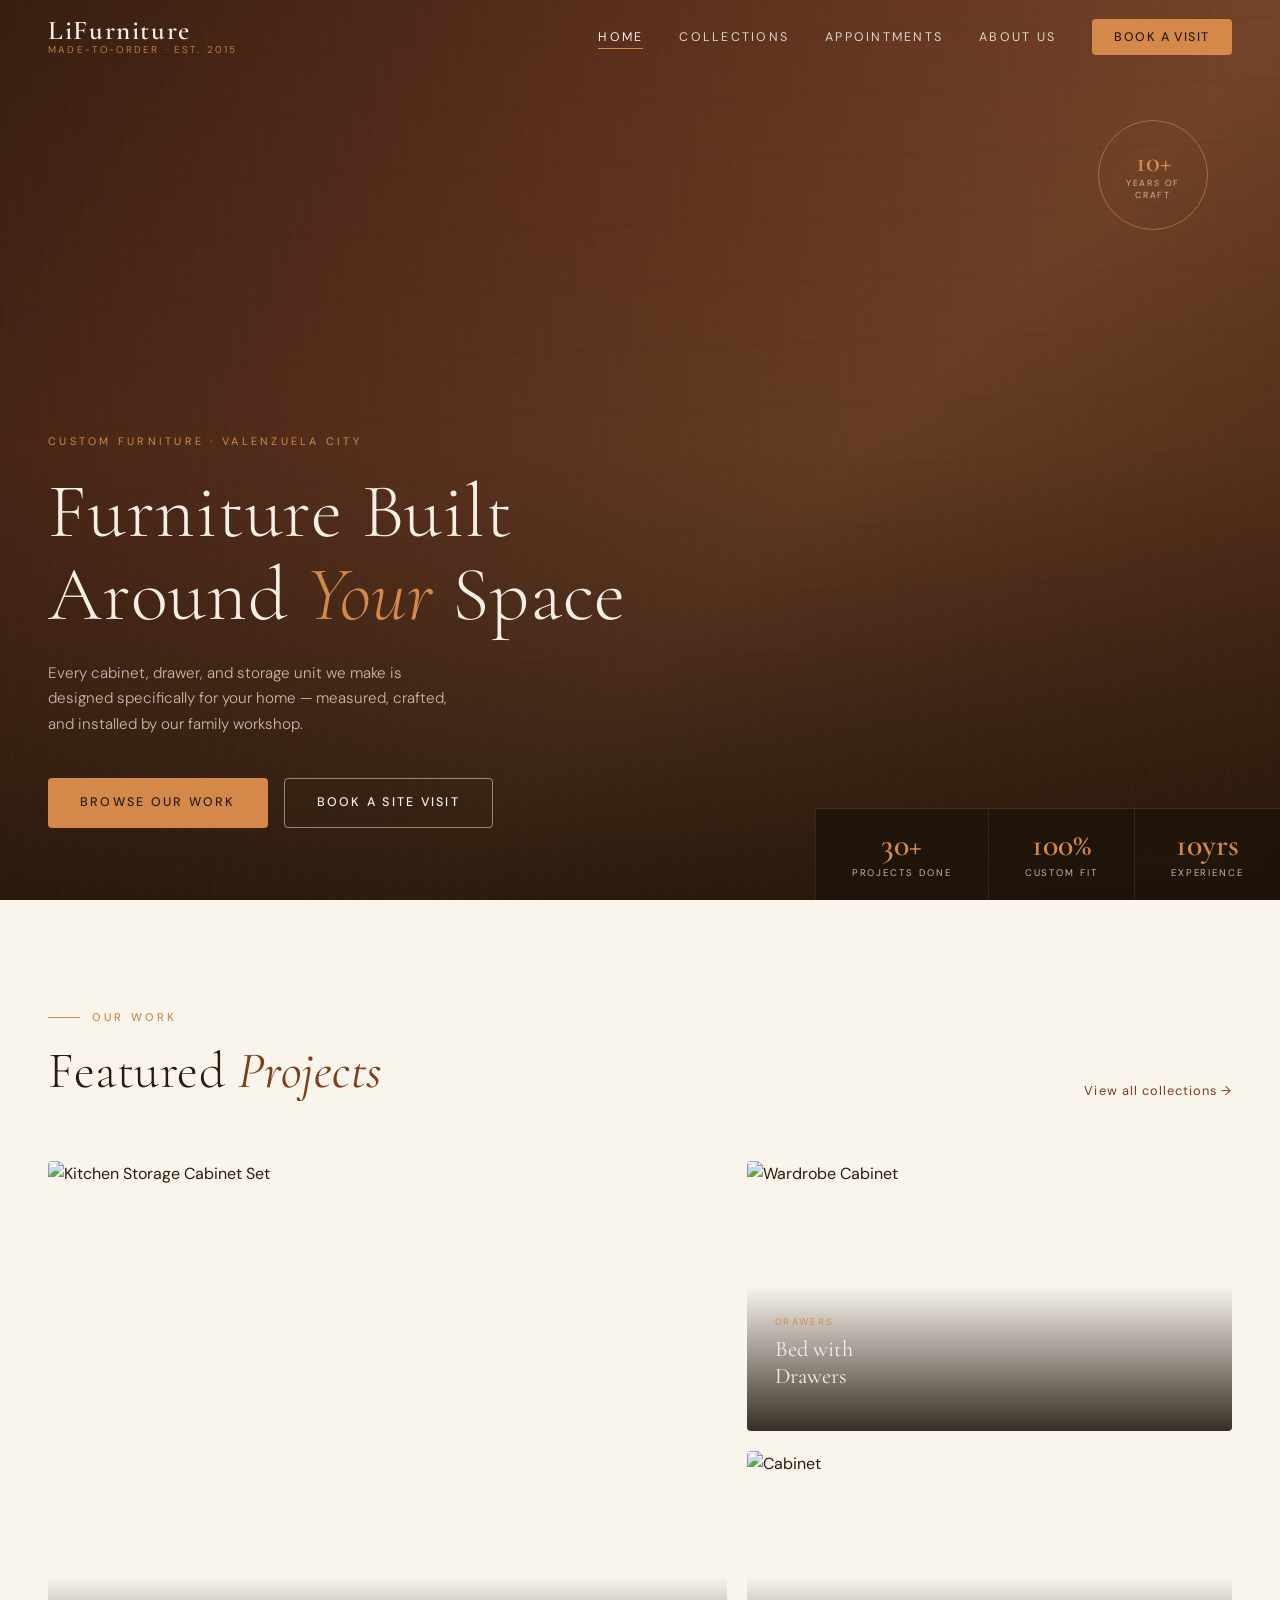
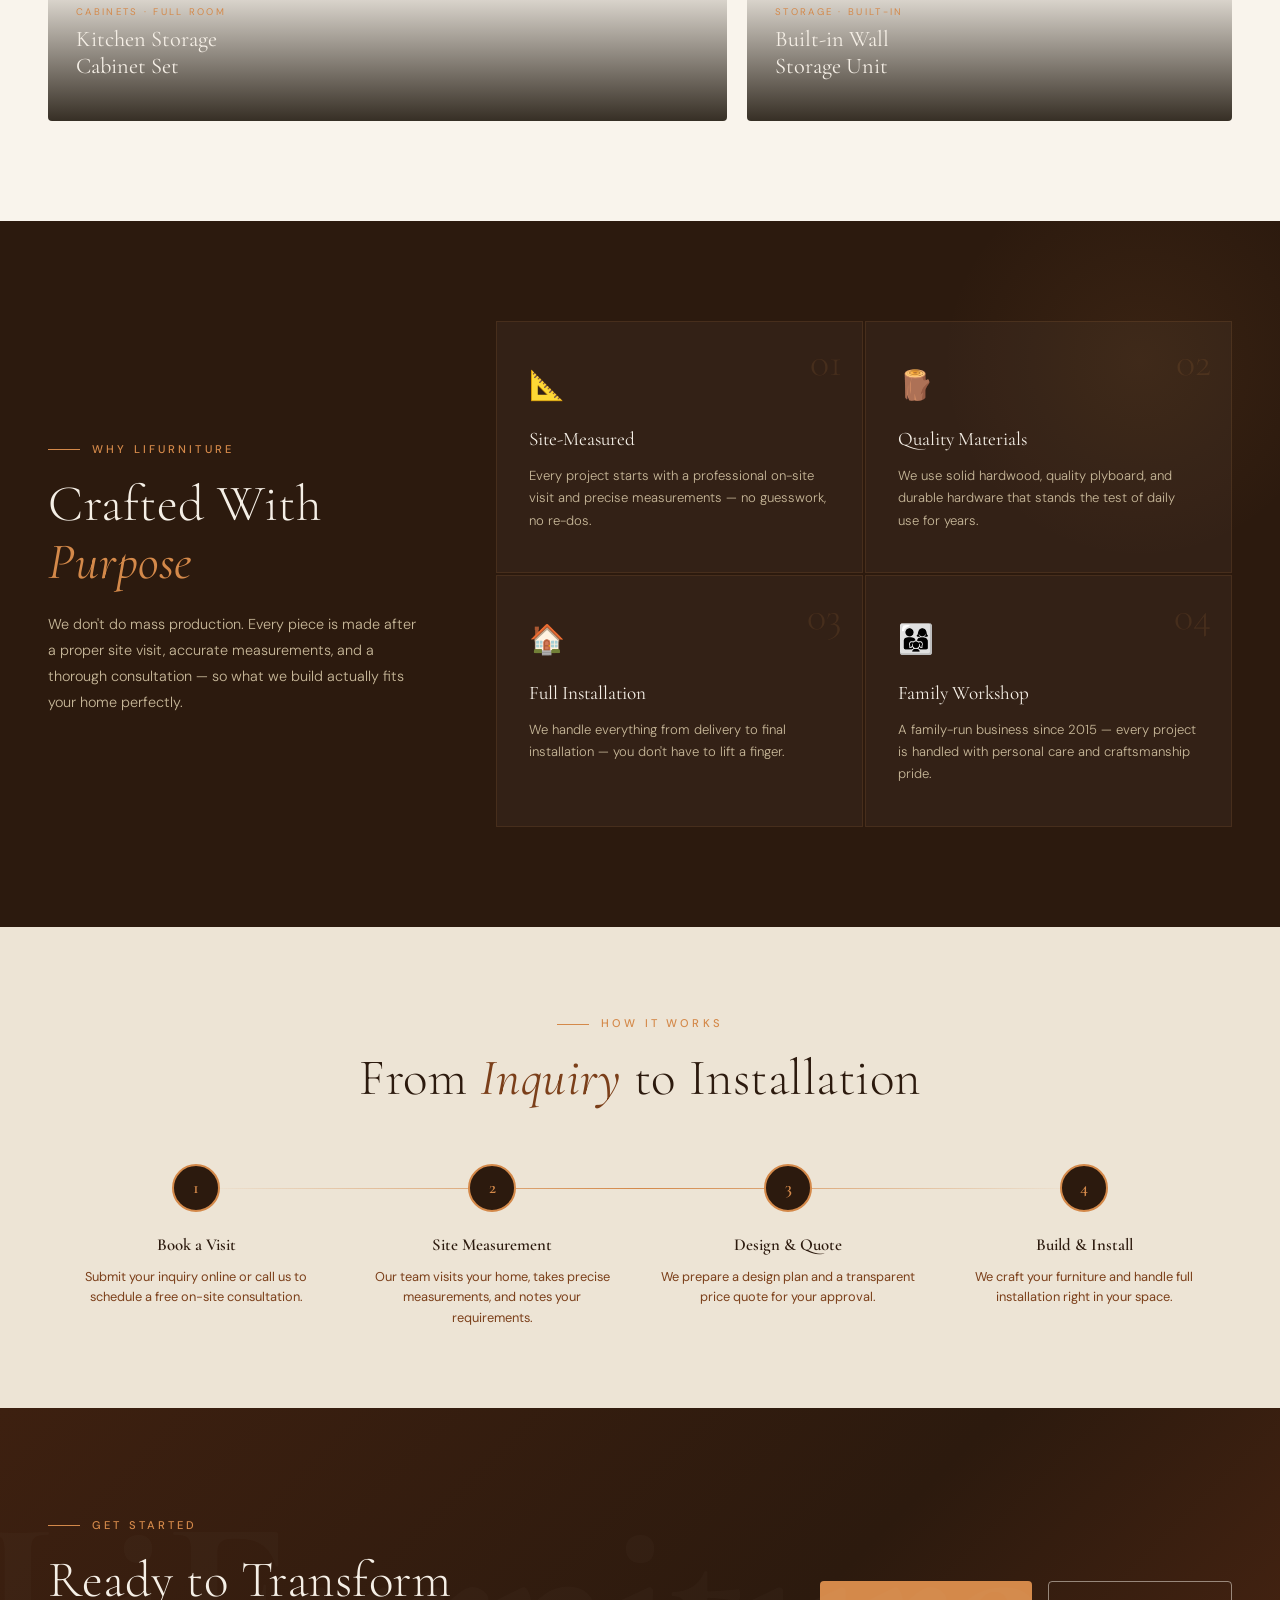
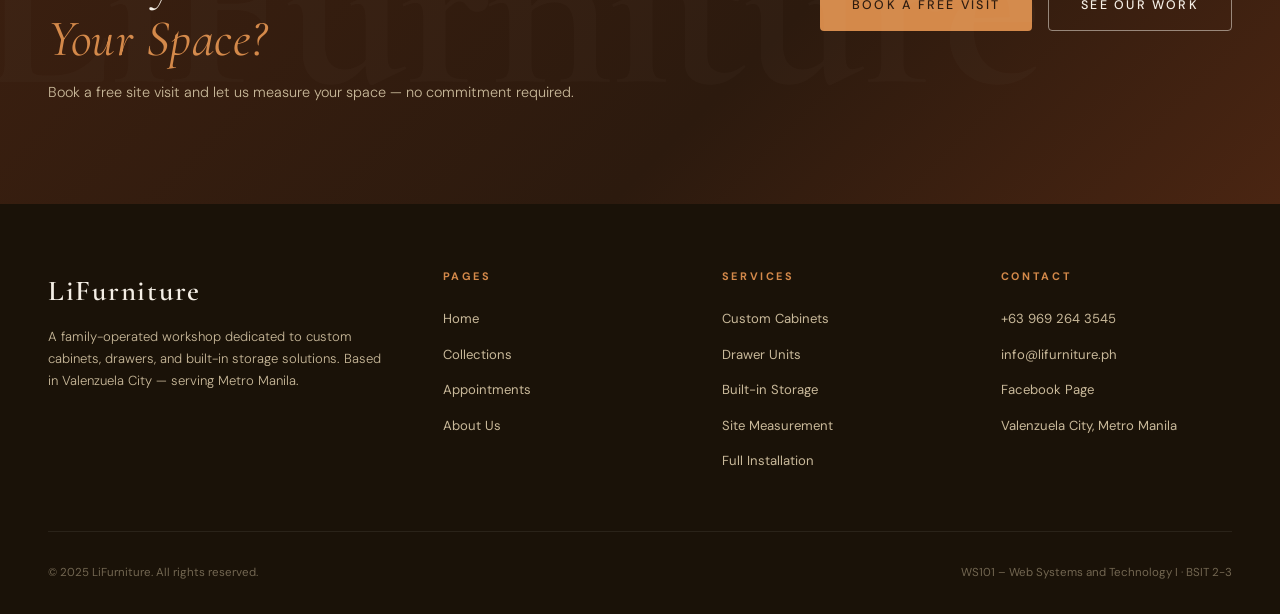
==== index.html @ 44eaa349 "Add files via upload" ====
<!DOCTYPE html>
<html lang="en">
<head>
  <meta charset="UTF-8" />
  <meta name="viewport" content="width=device-width, initial-scale=1.0" />
  <title>LiFurniture – Custom Made-to-Order Furniture</title>
  <link rel="stylesheet" href="style.css" />
</head>
<body>

  <!-- ══════════════════════════════════════════════
       NAVIGATION
  ══════════════════════════════════════════════ -->
  <nav class="nav" id="mainNav">
    <a href="index.html" class="nav-logo">
      <span class="wordmark">LiFurniture</span>
      <span class="tagline">Made-to-Order · Est. 2015</span>
    </a>

    <ul class="nav-links" id="navLinks">
      <li><a href="index.html" class="active">Home</a></li>
      <li><a href="collections.html">Collections</a></li>
      <li><a href="appointments.html">Appointments</a></li>
      <li><a href="about.html">About Us</a></li>
      <li><a href="appointments.html" class="nav-cta">Book a Visit</a></li>
    </ul>

    <button class="nav-toggle" id="navToggle" aria-label="Toggle menu">
      <span></span><span></span><span></span>
    </button>
  </nav>

  <!-- ══════════════════════════════════════════════
       HERO
  ══════════════════════════════════════════════ -->
  <section class="hero">
    <div class="hero-bg"></div>

    <div class="hero-badge">
      <div class="badge-inner">
        <span class="badge-num">10+</span>
        <span class="badge-text">Years of<br>Craft</span>
      </div>
    </div>

    <div class="hero-content">
      <p class="hero-eyebrow">Custom Furniture · Valenzuela City</p>
      <h1 class="hero-title">
        Furniture Built<br>
        Around <em>Your</em> Space
      </h1>
      <p class="hero-sub">
        Every cabinet, drawer, and storage unit we make is designed specifically for your home — measured, crafted, and installed by our family workshop.
      </p>
      <div class="hero-actions">
        <a href="collections.html" class="btn btn-primary">Browse Our Work</a>
        <a href="appointments.html" class="btn btn-outline">Book a Site Visit</a>
      </div>
    </div>

    <div class="hero-stats">
      <div class="stat-item">
        <div class="stat-num">30+</div>
        <div class="stat-label">Projects Done</div>
      </div>
      <div class="stat-item">
        <div class="stat-num">100%</div>
        <div class="stat-label">Custom Fit</div>
      </div>
      <div class="stat-item">
        <div class="stat-num">10yrs</div>
        <div class="stat-label">Experience</div>
      </div>
    </div>

    <div class="hero-scroll">
      <div class="scroll-line"></div>
      <span>Scroll</span>
    </div>
  </section>

  <!-- ══════════════════════════════════════════════
       FEATURED PROJECTS
  ══════════════════════════════════════════════ -->
  <section class="featured">
    <div class="featured-header">
      <div>
        <span class="section-label">Our Work</span>
        <h2 class="section-title">Featured <em>Projects</em></h2>
      </div>
      <a href="collections.html" class="right">View all collections →</a>
    </div>

    <div class="projects-grid">
      <!-- Large featured card -->
      <div class="project-card" onclick="window.location='collections.html'">
        <img src="images\ac0e2aaa-6d4c-47e2-8f01-ba2731baf892.jpg" alt="Kitchen Storage Cabinet Set" height="300px"/>
        <div class="card-overlay">
          <p class="card-tag">Cabinets · Full Room</p>
          <h3 class="card-title">Kitchen Storage<br>Cabinet Set</h3>
          <p class="card-detail">Solid Acacia · Floor-to-ceiling · Valenzuela</p>
        </div>
      </div>

      <!-- Smaller cards -->
      <div class="project-card" onclick="window.location='collections.html'">
        <img src="images\20260515_171329.jpg" alt="Wardrobe Cabinet" />
        <div class="card-overlay">
          <p class="card-tag">Drawers</p>
          <h3 class="card-title">Bed with<br>Drawers</h3>
          <p class="card-detail">Narra Wood · 9-drawer unit</p>
        </div>
      </div>

      <div class="project-card" onclick="window.location='collections.html'">
        <img src="images\70354f5c-8db7-4c45-8dd9-b9d88ff8075f.jpg" alt=" Cabinet" />
        <div class="card-overlay">
          <p class="card-tag">Storage · Built-in</p>
          <h3 class="card-title">Built-in Wall<br>Storage Unit</h3>
          <p class="card-detail">Plywood + Veneer · Bedroom room</p>
        </div>
      </div>
    </div>
  </section>

  <!-- ══════════════════════════════════════════════
       WHY CHOOSE US
  ══════════════════════════════════════════════ -->
  <section class="why-us">
    <div class="why-grid">
      <div class="why-left">
        <span class="section-label" style="color: var(--honey);">Why LiFurniture</span>
        <h2 class="section-title" style="color: var(--cream);">
          Crafted With<br><em>Purpose</em>
        </h2>
        <p class="why-desc">
          We don't do mass production. Every piece is made after a proper site visit, accurate measurements, and a thorough consultation — so what we build actually fits your home perfectly.
        </p>
      </div>

      <div class="why-cards">
        <div class="why-card">
          <span class="card-num">01</span>
          <div class="why-icon">📐</div>
          <h3>Site-Measured</h3>
          <p>Every project starts with a professional on-site visit and precise measurements — no guesswork, no re-dos.</p>
        </div>
        <div class="why-card">
          <span class="card-num">02</span>
          <div class="why-icon">🪵</div>
          <h3>Quality Materials</h3>
          <p>We use solid hardwood, quality plyboard, and durable hardware that stands the test of daily use for years.</p>
        </div>
        <div class="why-card">
          <span class="card-num">03</span>
          <div class="why-icon">🏠</div>
          <h3>Full Installation</h3>
          <p>We handle everything from delivery to final installation — you don't have to lift a finger.</p>
        </div>
        <div class="why-card">
          <span class="card-num">04</span>
          <div class="why-icon">👨‍👩‍👧</div>
          <h3>Family Workshop</h3>
          <p>A family-run business since 2015 — every project is handled with personal care and craftsmanship pride.</p>
        </div>
      </div>
    </div>
  </section>

  <!-- ══════════════════════════════════════════════
       OUR PROCESS
  ══════════════════════════════════════════════ -->
  <section class="process">
    <div class="process-title">
      <span class="section-label" style="justify-content: center;">How It Works</span>
      <h2 class="section-title" style="text-align: center;">From <em>Inquiry</em> to Installation</h2>
    </div>
    <div class="process-steps">
      <div class="step">
        <div class="step-dot">1</div>
        <h4>Book a Visit</h4>
        <p>Submit your inquiry online or call us to schedule a free on-site consultation.</p>
      </div>
      <div class="step">
        <div class="step-dot">2</div>
        <h4>Site Measurement</h4>
        <p>Our team visits your home, takes precise measurements, and notes your requirements.</p>
      </div>
      <div class="step">
        <div class="step-dot">3</div>
        <h4>Design & Quote</h4>
        <p>We prepare a design plan and a transparent price quote for your approval.</p>
      </div>
      <div class="step">
        <div class="step-dot">4</div>
        <h4>Build & Install</h4>
        <p>We craft your furniture and handle full installation right in your space.</p>
      </div>
    </div>
  </section>

  <!-- ══════════════════════════════════════════════
       CTA BANNER
  ══════════════════════════════════════════════ -->
  <section class="cta-banner">
    <div class="cta-text">
      <span class="section-label">Get Started</span>
      <h2 class="section-title" style="color: var(--cream);">
        Ready to Transform<br><em>Your Space?</em>
      </h2>
      <p class="cta-sub">Book a free site visit and let us measure your space — no commitment required.</p>
    </div>
    <div style="display: flex; gap: 16px; flex-wrap: wrap;">
      <a href="appointments.html" class="btn btn-primary">Book a Free Visit</a>
      <a href="collections.html" class="btn btn-outline">See Our Work</a>
    </div>
  </section>

  <!-- ══════════════════════════════════════════════
       FOOTER
  ══════════════════════════════════════════════ -->
  <footer class="footer">
    <div class="footer-top">
      <div class="footer-brand">
        <div class="wordmark">LiFurniture</div>
        <p>A family-operated workshop dedicated to custom cabinets, drawers, and built-in storage solutions. Based in Valenzuela City — serving Metro Manila.</p>
      </div>
      <div class="footer-col">
        <h4>Pages</h4>
        <ul>
          <li><a href="index.html">Home</a></li>
          <li><a href="collections.html">Collections</a></li>
          <li><a href="appointments.html">Appointments</a></li>
          <li><a href="about.html">About Us</a></li>
        </ul>
      </div>
      <div class="footer-col">
        <h4>Services</h4>
        <ul>
          <li><a href="#">Custom Cabinets</a></li>
          <li><a href="#">Drawer Units</a></li>
          <li><a href="#">Built-in Storage</a></li>
          <li><a href="#">Site Measurement</a></li>
          <li><a href="#">Full Installation</a></li>
        </ul>
      </div>
      <div class="footer-col">
        <h4>Contact</h4>
        <ul>
          <li><a href="tel:+639692643545">+63 969 264 3545</a></li>
          <li><a href="mailto:info@lifurniture.ph">info@lifurniture.ph</a></li>
          <li><a href="#">Facebook Page</a></li>
          <li><a href="#">Valenzuela City, Metro Manila</a></li>
        </ul>
      </div>
    </div>
    <div class="footer-bottom">
      <span>© 2025 LiFurniture. All rights reserved.</span>
      <span>WS101 – Web Systems and Technology I · BSIT 2-3</span>
    </div>
  </footer>

  <script>
    // ── Navbar scroll effect ──
    const nav = document.getElementById('mainNav');
    window.addEventListener('scroll', () => {
      nav.classList.toggle('scrolled', window.scrollY > 40);
    });
    nav.classList.toggle('scrolled', window.scrollY > 40);

    // ── Mobile toggle ──
    document.getElementById('navToggle').addEventListener('click', () => {
      document.getElementById('navLinks').classList.toggle('open');
    });
  </script>
</body>
</html>
---- style.css ----
/* ============================================================
   LiFurniture – style.css
   Aesthetic: Warm craftsman luxury — dark walnut tones,
   cream accents, editorial typography, tactile textures
   ============================================================ */

@import url('https://fonts.googleapis.com/css2?family=Cormorant+Garamond:ital,wght@0,300;0,400;0,600;1,300;1,400&family=DM+Sans:wght@300;400;500&family=Playfair+Display:ital,wght@0,700;1,400&display=swap');

/* ── CSS Variables ── */
:root {
  --walnut:    #2C1A0E;
  --mahogany:  #4A2512;
  --cedar:     #7B3F1A;
  --oak:       #B5651D;
  --honey:     #D4894A;
  --cream:     #F5EFE6;
  --linen:     #EDE4D5;
  --parchment: #F9F4EC;
  --charcoal:  #1A1208;
  --mist:      #C9B99A;
  --white:     #FDFAF6;

  --font-display: 'Cormorant Garamond', Georgia, serif;
  --font-body:    'DM Sans', sans-serif;
  --font-accent:  'Playfair Display', Georgia, serif;

  --nav-h: 72px;
  --radius: 4px;
  --transition: 0.35s cubic-bezier(0.4, 0, 0.2, 1);
}

/* ── Reset ── */
*, *::before, *::after { box-sizing: border-box; margin: 0; padding: 0; }

html { scroll-behavior: smooth; font-size: 16px; }

body {
  font-family: var(--font-body);
  background: var(--parchment);
  color: var(--walnut);
  line-height: 1.6;
  overflow-x: hidden;
}

img { display: block; width: 100%; height: 100%; object-fit: cover; }
a { text-decoration: none; color: inherit; }
ul { list-style: none; }

/* ── Noise texture overlay ── */
body::before {
  content: '';
  position: fixed;
  inset: 0;
  background-image: url("data:image/svg+xml,%3Csvg xmlns='http://www.w3.org/2000/svg' width='300' height='300'%3E%3Cfilter id='n'%3E%3CfeTurbulence type='fractalNoise' baseFrequency='0.75' numOctaves='4' stitchTiles='stitch'/%3E%3C/filter%3E%3Crect width='300' height='300' filter='url(%23n)' opacity='0.03'/%3E%3C/svg%3E");
  pointer-events: none;
  z-index: 9999;
  opacity: 0.5;
}

/* ============================================================
   NAVIGATION
   ============================================================ */
.nav {
  position: fixed;
  top: 0; left: 0; right: 0;
  height: var(--nav-h);
  display: flex;
  align-items: center;
  justify-content: space-between;
  padding: 0 48px;
  z-index: 100;
  transition: background var(--transition), box-shadow var(--transition);
}

.nav.scrolled {
  background: rgba(44, 26, 14, 0.96);
  backdrop-filter: blur(12px);
  box-shadow: 0 2px 24px rgba(0,0,0,0.3);
}

.nav-logo {
  display: flex;
  flex-direction: column;
  line-height: 1;
}

.nav-logo .wordmark {
  font-family: var(--font-display);
  font-size: 1.7rem;
  font-weight: 600;
  letter-spacing: 0.06em;
  color: var(--cream);
}

.nav-logo .tagline {
  font-size: 0.62rem;
  letter-spacing: 0.22em;
  text-transform: uppercase;
  color: var(--honey);
  font-weight: 300;
}

.nav-links {
  display: flex;
  gap: 36px;
  align-items: center;
}

.nav-links a {
  font-size: 0.78rem;
  letter-spacing: 0.18em;
  text-transform: uppercase;
  color: var(--cream);
  font-weight: 400;
  position: relative;
  padding-bottom: 4px;
  opacity: 0.85;
  transition: opacity var(--transition);
}

.nav-links a::after {
  content: '';
  position: absolute;
  bottom: 0; left: 0;
  width: 0; height: 1px;
  background: var(--honey);
  transition: width var(--transition);
}

.nav-links a:hover { opacity: 1; }
.nav-links a:hover::after { width: 100%; }
.nav-links a.active { opacity: 1; }
.nav-links a.active::after { width: 100%; }

.nav-cta {
  background: var(--honey) !important;
  color: var(--walnut) !important;
  padding: 10px 22px !important;
  font-weight: 500 !important;
  opacity: 1 !important;
  letter-spacing: 0.12em !important;
  border-radius: var(--radius);
  transition: background var(--transition) !important;
}

.nav-cta::after { display: none !important; }
.nav-cta:hover { background: var(--oak) !important; color: var(--white) !important; }

/* Mobile hamburger */
.nav-toggle {
  display: none;
  flex-direction: column;
  gap: 5px;
  cursor: pointer;
  padding: 4px;
}
.nav-toggle span {
  display: block;
  width: 24px; height: 2px;
  background: var(--cream);
  transition: var(--transition);
}

/* ============================================================
   BUTTONS
   ============================================================ */
.btn {
  display: inline-flex;
  align-items: center;
  gap: 8px;
  font-family: var(--font-body);
  font-size: 0.78rem;
  font-weight: 500;
  letter-spacing: 0.18em;
  text-transform: uppercase;
  padding: 14px 32px;
  border-radius: var(--radius);
  cursor: pointer;
  transition: var(--transition);
  border: none;
}

.btn-primary {
  background: var(--honey);
  color: var(--walnut);
}
.btn-primary:hover {
  background: var(--oak);
  color: var(--white);
  transform: translateY(-2px);
  box-shadow: 0 8px 24px rgba(74, 37, 18, 0.3);
}

.btn-outline {
  background: transparent;
  color: var(--cream);
  border: 1px solid rgba(245, 239, 230, 0.5);
}
.btn-outline:hover {
  background: rgba(245, 239, 230, 0.1);
  border-color: var(--cream);
  transform: translateY(-2px);
}

.btn-dark {
  background: var(--walnut);
  color: var(--cream);
}
.btn-dark:hover {
  background: var(--mahogany);
  transform: translateY(-2px);
  box-shadow: 0 8px 24px rgba(44, 26, 14, 0.3);
}

/* ============================================================
   SECTION LABELS
   ============================================================ */
.section-label {
  display: inline-flex;
  align-items: center;
  gap: 12px;
  font-size: 0.7rem;
  letter-spacing: 0.28em;
  text-transform: uppercase;
  color: var(--honey);
  font-weight: 500;
  margin-bottom: 16px;
}

.section-label::before {
  content: '';
  display: block;
  width: 32px; height: 1px;
  background: var(--honey);
}

.section-title {
  font-family: var(--font-display);
  font-size: clamp(2rem, 4vw, 3.2rem);
  font-weight: 300;
  line-height: 1.15;
  color: var(--walnut);
  letter-spacing: 0.01em;
}

.section-title em {
  font-style: italic;
  font-weight: 400;
  color: var(--cedar);
}

/* ============================================================
   HOMEPAGE – HERO
   ============================================================ */
.hero {
  position: relative;
  height: 100vh;
  min-height: 640px;
  display: flex;
  align-items: flex-end;
  padding: 0 48px 72px;
  overflow: hidden;
}

.hero-bg {
  position: absolute;
  inset: 0;
  background:
    linear-gradient(to top, rgba(26,18,8,0.85) 0%, rgba(26,18,8,0.35) 50%, rgba(26,18,8,0.2) 100%),
    linear-gradient(135deg, #3D2010 0%, #6B3520 30%, #8B5030 60%, #5A2D15 100%);
  z-index: 0;
}

/* Wood grain SVG pattern */
.hero-bg::after {
  content: '';
  position: absolute;
  inset: 0;
  background-image: repeating-linear-gradient(
    92deg,
    transparent 0px,
    transparent 18px,
    rgba(255,255,255,0.015) 18px,
    rgba(255,255,255,0.015) 19px
  ),
  repeating-linear-gradient(
    178deg,
    transparent 0px,
    transparent 60px,
    rgba(0,0,0,0.04) 60px,
    rgba(0,0,0,0.04) 62px
  );
}

.hero-badge {
  position: absolute;
  top: 120px; right: 72px;
  width: 110px; height: 110px;
  border: 1px solid rgba(212, 137, 74, 0.6);
  border-radius: 50%;
  display: flex;
  flex-direction: column;
  align-items: center;
  justify-content: center;
  text-align: center;
  animation: rotateBadge 20s linear infinite;
}

.hero-badge .badge-inner {
  display: flex;
  flex-direction: column;
  align-items: center;
}

.hero-badge .badge-num {
  font-family: var(--font-display);
  font-size: 1.8rem;
  font-weight: 600;
  color: var(--honey);
  line-height: 1;
}

.hero-badge .badge-text {
  font-size: 0.55rem;
  letter-spacing: 0.2em;
  text-transform: uppercase;
  color: var(--mist);
  line-height: 1.4;
  text-align: center;
}

@keyframes rotateBadge {
  from { transform: rotate(0deg); }
  to { transform: rotate(360deg); }
}

/* Counter-rotate the inner content */
.hero-badge .badge-inner {
  animation: rotateBadge 20s linear infinite reverse;
}

.hero-content {
  position: relative;
  z-index: 1;
  max-width: 680px;
}

.hero-eyebrow {
  font-size: 0.68rem;
  letter-spacing: 0.3em;
  text-transform: uppercase;
  color: var(--honey);
  font-weight: 400;
  margin-bottom: 20px;
  opacity: 0;
  transform: translateY(20px);
  animation: fadeUp 0.8s 0.2s forwards;
}

.hero-title {
  font-family: var(--font-display);
  font-size: clamp(2.8rem, 6vw, 5.5rem);
  font-weight: 300;
  line-height: 1.08;
  color: var(--cream);
  letter-spacing: 0.01em;
  margin-bottom: 24px;
  opacity: 0;
  transform: translateY(20px);
  animation: fadeUp 0.8s 0.4s forwards;
}

.hero-title em {
  font-style: italic;
  color: var(--honey);
}

.hero-sub {
  font-size: 0.95rem;
  color: var(--mist);
  font-weight: 300;
  max-width: 420px;
  margin-bottom: 40px;
  line-height: 1.7;
  opacity: 0;
  transform: translateY(20px);
  animation: fadeUp 0.8s 0.6s forwards;
}

.hero-actions {
  display: flex;
  gap: 16px;
  flex-wrap: wrap;
  opacity: 0;
  transform: translateY(20px);
  animation: fadeUp 0.8s 0.8s forwards;
}

/* Scroll indicator */
.hero-scroll {
  position: absolute;
  bottom: 32px;
  right: 48px;
  display: flex;
  align-items: center;
  gap: 10px;
  color: var(--mist);
  font-size: 0.65rem;
  letter-spacing: 0.2em;
  text-transform: uppercase;
  z-index: 1;
  opacity: 0;
  animation: fadeIn 1s 1.2s forwards;
}

.hero-scroll .scroll-line {
  width: 40px;
  height: 1px;
  background: var(--mist);
  position: relative;
  overflow: hidden;
}

.hero-scroll .scroll-line::after {
  content: '';
  position: absolute;
  top: 0; left: -100%;
  width: 100%; height: 100%;
  background: var(--honey);
  animation: scrollLine 1.8s 1.5s ease-in-out infinite;
}

@keyframes scrollLine {
  0% { left: -100%; }
  100% { left: 100%; }
}

/* ── Stats bar ── */
.hero-stats {
  position: absolute;
  right: 0;
  bottom: 0;
  display: flex;
  background: rgba(26,18,8,0.7);
  backdrop-filter: blur(8px);
  border-top: 1px solid rgba(212,137,74,0.2);
  z-index: 2;
}

.stat-item {
  padding: 20px 36px;
  text-align: center;
  border-left: 1px solid rgba(212,137,74,0.15);
}

.stat-num {
  font-family: var(--font-display);
  font-size: 2rem;
  font-weight: 600;
  color: var(--honey);
  line-height: 1;
}

.stat-label {
  font-size: 0.6rem;
  letter-spacing: 0.2em;
  text-transform: uppercase;
  color: var(--mist);
  margin-top: 4px;
}

/* ============================================================
   FEATURED PROJECTS
   ============================================================ */
.featured {
  padding: 100px 48px;
  background: var(--parchment);
}

.featured-header {
  display: flex;
  justify-content: space-between;
  align-items: flex-end;
  margin-bottom: 60px;
}

.featured-header .right {
  font-size: 0.8rem;
  color: var(--cedar);
  letter-spacing: 0.08em;
}

.projects-grid {
  display: grid;
  grid-template-columns: 1.4fr 1fr;
  grid-template-rows: auto auto;
  gap: 20px;
}

.project-card {
  position: relative;
  overflow: hidden;
  border-radius: var(--radius);
  cursor: pointer;
}

.project-card:first-child {
  grid-row: 1 / 3;
  min-height: 560px;
}

.project-card .card-img {
  width: 100%; height: 100%;
  min-height: 260px;
  transition: transform 0.6s cubic-bezier(0.4, 0, 0.2, 1);
}

/* Simulated furniture images with CSS gradients */
.project-card:nth-child(1) .card-img {
  background: linear-gradient(160deg, #5C3317 0%, #3D2010 40%, #7B4520 70%, #4A2512 100%);
  min-height: 560px;
}
.project-card:nth-child(2) .card-img {
  background: linear-gradient(140deg, #8B5E3C 0%, #5A3520 50%, #3D2010 100%);
}
.project-card:nth-child(3) .card-img {
  background: linear-gradient(140deg, #6B4226 0%, #4A2C15 50%, #2C1A0E 100%);
}

/* Wood grain lines on cards */
.card-img::after {
  content: '';
  position: absolute;
  inset: 0;
  background-image: repeating-linear-gradient(
    95deg,
    transparent 0px,
    transparent 24px,
    rgba(255,255,255,0.03) 24px,
    rgba(255,255,255,0.03) 25px
  );
  pointer-events: none;
}

.project-card:hover .card-img { transform: scale(1.05); }

.card-overlay {
  position: absolute;
  bottom: 0; left: 0; right: 0;
  padding: 28px 28px 24px;
  background: linear-gradient(to top, rgba(26,18,8,0.92) 0%, transparent 100%);
  transform: translateY(8px);
  transition: transform var(--transition);
}

.project-card:hover .card-overlay { transform: translateY(0); }

.card-tag {
  font-size: 0.6rem;
  letter-spacing: 0.24em;
  text-transform: uppercase;
  color: var(--honey);
  margin-bottom: 6px;
}

.card-title {
  font-family: var(--font-display);
  font-size: 1.4rem;
  font-weight: 400;
  color: var(--cream);
  line-height: 1.2;
}

.card-detail {
  font-size: 0.78rem;
  color: var(--mist);
  margin-top: 6px;
  opacity: 0;
  transform: translateY(6px);
  transition: opacity var(--transition), transform var(--transition);
}

.project-card:hover .card-detail {
  opacity: 1;
  transform: translateY(0);
}

/* ============================================================
   WHY CHOOSE US
   ============================================================ */
.why-us {
  padding: 100px 48px;
  background: var(--walnut);
  position: relative;
  overflow: hidden;
}

.why-us::before {
  content: '';
  position: absolute;
  top: -60px; right: -60px;
  width: 400px; height: 400px;
  border-radius: 50%;
  background: radial-gradient(circle, rgba(212,137,74,0.08) 0%, transparent 70%);
}

.why-grid {
  display: grid;
  grid-template-columns: 1fr 2fr;
  gap: 80px;
  align-items: center;
}

.why-left .section-title { color: var(--cream); }
.why-left .section-title em { color: var(--honey); }

.why-desc {
  color: var(--mist);
  font-size: 0.9rem;
  line-height: 1.8;
  margin-top: 20px;
  font-weight: 300;
}

.why-cards {
  display: grid;
  grid-template-columns: 1fr 1fr;
  gap: 2px;
}

.why-card {
  padding: 40px 32px;
  background: rgba(255,255,255,0.03);
  border: 1px solid rgba(212,137,74,0.12);
  position: relative;
  transition: background var(--transition);
}

.why-card:hover { background: rgba(212,137,74,0.07); }

.why-icon {
  font-size: 1.8rem;
  margin-bottom: 16px;
}

.why-card h3 {
  font-family: var(--font-display);
  font-size: 1.2rem;
  font-weight: 400;
  color: var(--cream);
  margin-bottom: 10px;
}

.why-card p {
  font-size: 0.82rem;
  color: var(--mist);
  line-height: 1.7;
  font-weight: 300;
}

.why-card .card-num {
  position: absolute;
  top: 20px; right: 20px;
  font-family: var(--font-display);
  font-size: 2.5rem;
  font-weight: 300;
  color: rgba(212,137,74,0.12);
  line-height: 1;
}

/* ============================================================
   PROCESS STRIP
   ============================================================ */
.process {
  padding: 80px 48px;
  background: var(--linen);
  overflow: hidden;
}

.process-title {
  text-align: center;
  margin-bottom: 56px;
}

.process-steps {
  display: grid;
  grid-template-columns: repeat(4, 1fr);
  gap: 0;
  position: relative;
}

.process-steps::before {
  content: '';
  position: absolute;
  top: 24px;
  left: 12.5%; right: 12.5%;
  height: 1px;
  background: linear-gradient(to right, transparent, var(--honey), transparent);
}

.step {
  text-align: center;
  padding: 0 20px;
  position: relative;
}

.step-dot {
  width: 48px; height: 48px;
  border-radius: 50%;
  background: var(--walnut);
  border: 2px solid var(--honey);
  margin: 0 auto 20px;
  display: flex;
  align-items: center;
  justify-content: center;
  font-family: var(--font-display);
  font-size: 1.1rem;
  font-weight: 600;
  color: var(--honey);
  position: relative;
  z-index: 1;
}

.step h4 {
  font-family: var(--font-display);
  font-size: 1.05rem;
  font-weight: 600;
  color: var(--walnut);
  margin-bottom: 8px;
}

.step p {
  font-size: 0.8rem;
  color: var(--cedar);
  line-height: 1.6;
}

/* ============================================================
   CTA BANNER
   ============================================================ */
.cta-banner {
  padding: 100px 48px;
  background: linear-gradient(135deg, #3D2010 0%, #2C1A0E 60%, #4A2512 100%);
  display: flex;
  align-items: center;
  justify-content: space-between;
  gap: 40px;
  position: relative;
  overflow: hidden;
}

.cta-banner::before {
  content: 'LiFurniture';
  position: absolute;
  font-family: var(--font-display);
  font-size: 15rem;
  font-weight: 700;
  color: rgba(255,255,255,0.02);
  left: -20px;
  top: 50%;
  transform: translateY(-50%);
  pointer-events: none;
  white-space: nowrap;
  letter-spacing: -0.02em;
}

.cta-text .section-title { color: var(--cream); }
.cta-text .section-title em { color: var(--honey); }

.cta-sub {
  color: var(--mist);
  font-size: 0.9rem;
  margin-top: 12px;
  font-weight: 300;
}

/* ============================================================
   FOOTER
   ============================================================ */
.footer {
  background: var(--charcoal);
  padding: 64px 48px 32px;
  color: var(--mist);
}

.footer-top {
  display: grid;
  grid-template-columns: 1.5fr 1fr 1fr 1fr;
  gap: 48px;
  padding-bottom: 48px;
  border-bottom: 1px solid rgba(255,255,255,0.07);
  margin-bottom: 32px;
}

.footer-brand .wordmark {
  font-family: var(--font-display);
  font-size: 1.8rem;
  font-weight: 600;
  color: var(--cream);
  letter-spacing: 0.06em;
  margin-bottom: 12px;
}

.footer-brand p {
  font-size: 0.82rem;
  line-height: 1.7;
  color: var(--mist);
  font-weight: 300;
}

.footer-col h4 {
  font-size: 0.68rem;
  letter-spacing: 0.24em;
  text-transform: uppercase;
  color: var(--honey);
  margin-bottom: 20px;
}

.footer-col ul li {
  margin-bottom: 10px;
}

.footer-col ul li a {
  font-size: 0.82rem;
  color: var(--mist);
  transition: color var(--transition);
}

.footer-col ul li a:hover { color: var(--cream); }

.footer-bottom {
  display: flex;
  justify-content: space-between;
  align-items: center;
  font-size: 0.72rem;
  color: rgba(201, 185, 154, 0.5);
}

/* ============================================================
   COLLECTIONS PAGE – HERO
   ============================================================ */
.page-hero {
  height: 50vh;
  min-height: 360px;
  background: linear-gradient(160deg, #4A2512 0%, #2C1A0E 100%);
  display: flex;
  align-items: flex-end;
  padding: 0 48px 60px;
  position: relative;
  overflow: hidden;
}

.page-hero::before {
  content: 'Collections';
  position: absolute;
  font-family: var(--font-display);
  font-size: 14rem;
  font-weight: 700;
  color: rgba(255,255,255,0.03);
  right: -20px;
  bottom: -20px;
  pointer-events: none;
  line-height: 1;
  letter-spacing: -0.02em;
}

.page-hero-content { position: relative; z-index: 1; }

.page-hero-title {
  font-family: var(--font-display);
  font-size: clamp(2.5rem, 5vw, 4.5rem);
  font-weight: 300;
  color: var(--cream);
  letter-spacing: 0.01em;
  line-height: 1.1;
  opacity: 0;
  animation: fadeUp 0.8s 0.3s forwards;
}

.page-hero-title em { font-style: italic; color: var(--honey); }

.page-hero-sub {
  color: var(--mist);
  font-size: 0.9rem;
  margin-top: 12px;
  font-weight: 300;
  opacity: 0;
  animation: fadeUp 0.8s 0.5s forwards;
}

/* ============================================================
   COLLECTIONS – FILTER BAR
   ============================================================ */
.filter-bar {
  background: var(--linen);
  border-bottom: 1px solid rgba(44,26,14,0.1);
  padding: 0 48px;
  display: flex;
  align-items: center;
  gap: 4px;
  position: sticky;
  top: var(--nav-h);
  z-index: 50;
}

.filter-btn {
  font-family: var(--font-body);
  font-size: 0.72rem;
  letter-spacing: 0.16em;
  text-transform: uppercase;
  font-weight: 500;
  padding: 18px 20px;
  border: none;
  background: none;
  color: var(--cedar);
  cursor: pointer;
  position: relative;
  transition: color var(--transition);
}

.filter-btn::after {
  content: '';
  position: absolute;
  bottom: 0; left: 20px; right: 20px;
  height: 2px;
  background: var(--honey);
  transform: scaleX(0);
  transition: transform var(--transition);
}

.filter-btn:hover { color: var(--walnut); }
.filter-btn.active { color: var(--walnut); }
.filter-btn.active::after { transform: scaleX(1); }

.filter-count {
  margin-left: auto;
  font-size: 0.72rem;
  color: var(--mist);
  letter-spacing: 0.1em;
}

/* ============================================================
   COLLECTIONS – GALLERY GRID
   ============================================================ */
.gallery {
  padding: 64px 48px 100px;
}

.gallery-grid {
  display: grid;
  grid-template-columns: repeat(3, 1fr);
  gap: 24px;
}

.gallery-card {
  background: var(--white);
  border-radius: var(--radius);
  overflow: hidden;
  cursor: pointer;
  transition: transform var(--transition), box-shadow var(--transition);
  opacity: 0;
  animation: fadeUp 0.6s forwards;
}

.gallery-card:nth-child(1) { animation-delay: 0.05s; }
.gallery-card:nth-child(2) { animation-delay: 0.10s; }
.gallery-card:nth-child(3) { animation-delay: 0.15s; }
.gallery-card:nth-child(4) { animation-delay: 0.20s; }
.gallery-card:nth-child(5) { animation-delay: 0.25s; }
.gallery-card:nth-child(6) { animation-delay: 0.30s; }

.gallery-card:hover {
  transform: translateY(-6px);
  box-shadow: 0 20px 60px rgba(44,26,14,0.18);
}

.gallery-card .img-wrap {
  height: 280px;
  overflow: hidden;
  position: relative;
}

.gallery-card .img-wrap .img {
  transition: transform 0.6s cubic-bezier(0.4,0,0.2,1);
}

.gallery-card:hover .img-wrap .img { transform: scale(1.07); }

/* Unique gradient for each card */
.gc-1 .img { background: linear-gradient(140deg, #6B3A20 0%, #3D1E0A 50%, #5A2D15 100%); }
.gc-2 .img { background: linear-gradient(140deg, #4A2810 0%, #7B4020 50%, #3D1E0A 100%); }
.gc-3 .img { background: linear-gradient(140deg, #7B4520 0%, #4A2512 50%, #6B3515 100%); }
.gc-4 .img { background: linear-gradient(140deg, #5C3010 0%, #3D2008 60%, #7B4520 100%); }
.gc-5 .img { background: linear-gradient(140deg, #8B5030 0%, #5A2D15 50%, #3D1E0A 100%); }
.gc-6 .img { background: linear-gradient(140deg, #4A2810 0%, #6B3820 50%, #2C1A0E 100%); }

.gallery-overlay {
  position: absolute;
  inset: 0;
  background: rgba(26,18,8,0);
  display: flex;
  align-items: center;
  justify-content: center;
  transition: background var(--transition);
}

.gallery-card:hover .gallery-overlay {
  background: rgba(26,18,8,0.4);
}

.gallery-overlay .view-btn {
  background: var(--honey);
  color: var(--walnut);
  padding: 10px 24px;
  border-radius: var(--radius);
  font-size: 0.72rem;
  letter-spacing: 0.16em;
  text-transform: uppercase;
  font-weight: 500;
  opacity: 0;
  transform: translateY(10px);
  transition: opacity var(--transition), transform var(--transition);
}

.gallery-card:hover .gallery-overlay .view-btn {
  opacity: 1;
  transform: translateY(0);
}

.gallery-card .card-info {
  padding: 20px 24px 22px;
}

.card-info .cat {
  font-size: 0.62rem;
  letter-spacing: 0.22em;
  text-transform: uppercase;
  color: var(--honey);
  margin-bottom: 6px;
}

.card-info h3 {
  font-family: var(--font-display);
  font-size: 1.25rem;
  font-weight: 400;
  color: var(--walnut);
  margin-bottom: 6px;
}

.card-info .meta {
  display: flex;
  gap: 16px;
  font-size: 0.75rem;
  color: var(--mist);
}

/* ============================================================
   ANIMATIONS
   ============================================================ */
@keyframes fadeUp {
  from { opacity: 0; transform: translateY(24px); }
  to   { opacity: 1; transform: translateY(0); }
}

@keyframes fadeIn {
  from { opacity: 0; }
  to   { opacity: 1; }
}

/* ============================================================
   RESPONSIVE
   ============================================================ */
@media (max-width: 1024px) {
  .projects-grid { grid-template-columns: 1fr 1fr; }
  .project-card:first-child { grid-row: auto; min-height: auto; }
  .why-grid { grid-template-columns: 1fr; gap: 48px; }
  .footer-top { grid-template-columns: 1fr 1fr; }
  .gallery-grid { grid-template-columns: 1fr 1fr; }
}

@media (max-width: 768px) {
  :root { --nav-h: 64px; }

  .nav { padding: 0 24px; }
  .nav-links { display: none; }
  .nav-links.open {
    display: flex;
    flex-direction: column;
    position: fixed;
    top: var(--nav-h); left: 0; right: 0;
    background: rgba(26,18,8,0.98);
    padding: 32px 24px;
    gap: 24px;
    border-top: 1px solid rgba(212,137,74,0.2);
  }
  .nav-toggle { display: flex; }

  .hero { padding: 0 24px 60px; }
  .hero-badge { display: none; }
  .hero-stats { position: static; margin-top: 40px; }
  .stat-item { padding: 16px 20px; }

  .featured,
  .why-us,
  .process,
  .cta-banner,
  .gallery { padding-left: 24px; padding-right: 24px; }

  .projects-grid { grid-template-columns: 1fr; }
  .project-card:first-child .card-img { min-height: 320px; }
  .why-cards { grid-template-columns: 1fr; }
  .process-steps { grid-template-columns: 1fr 1fr; }
  .process-steps::before { display: none; }

  .cta-banner { flex-direction: column; text-align: center; }

  .footer-top { grid-template-columns: 1fr; gap: 32px; }
  .footer-bottom { flex-direction: column; gap: 8px; text-align: center; }

  .featured-header { flex-direction: column; align-items: flex-start; gap: 12px; }
  .filter-bar { padding: 0 24px; gap: 0; overflow-x: auto; }
  .gallery-grid { grid-template-columns: 1fr; }
  .page-hero { padding: 0 24px 48px; }
  .page-hero::before { font-size: 6rem; }
}
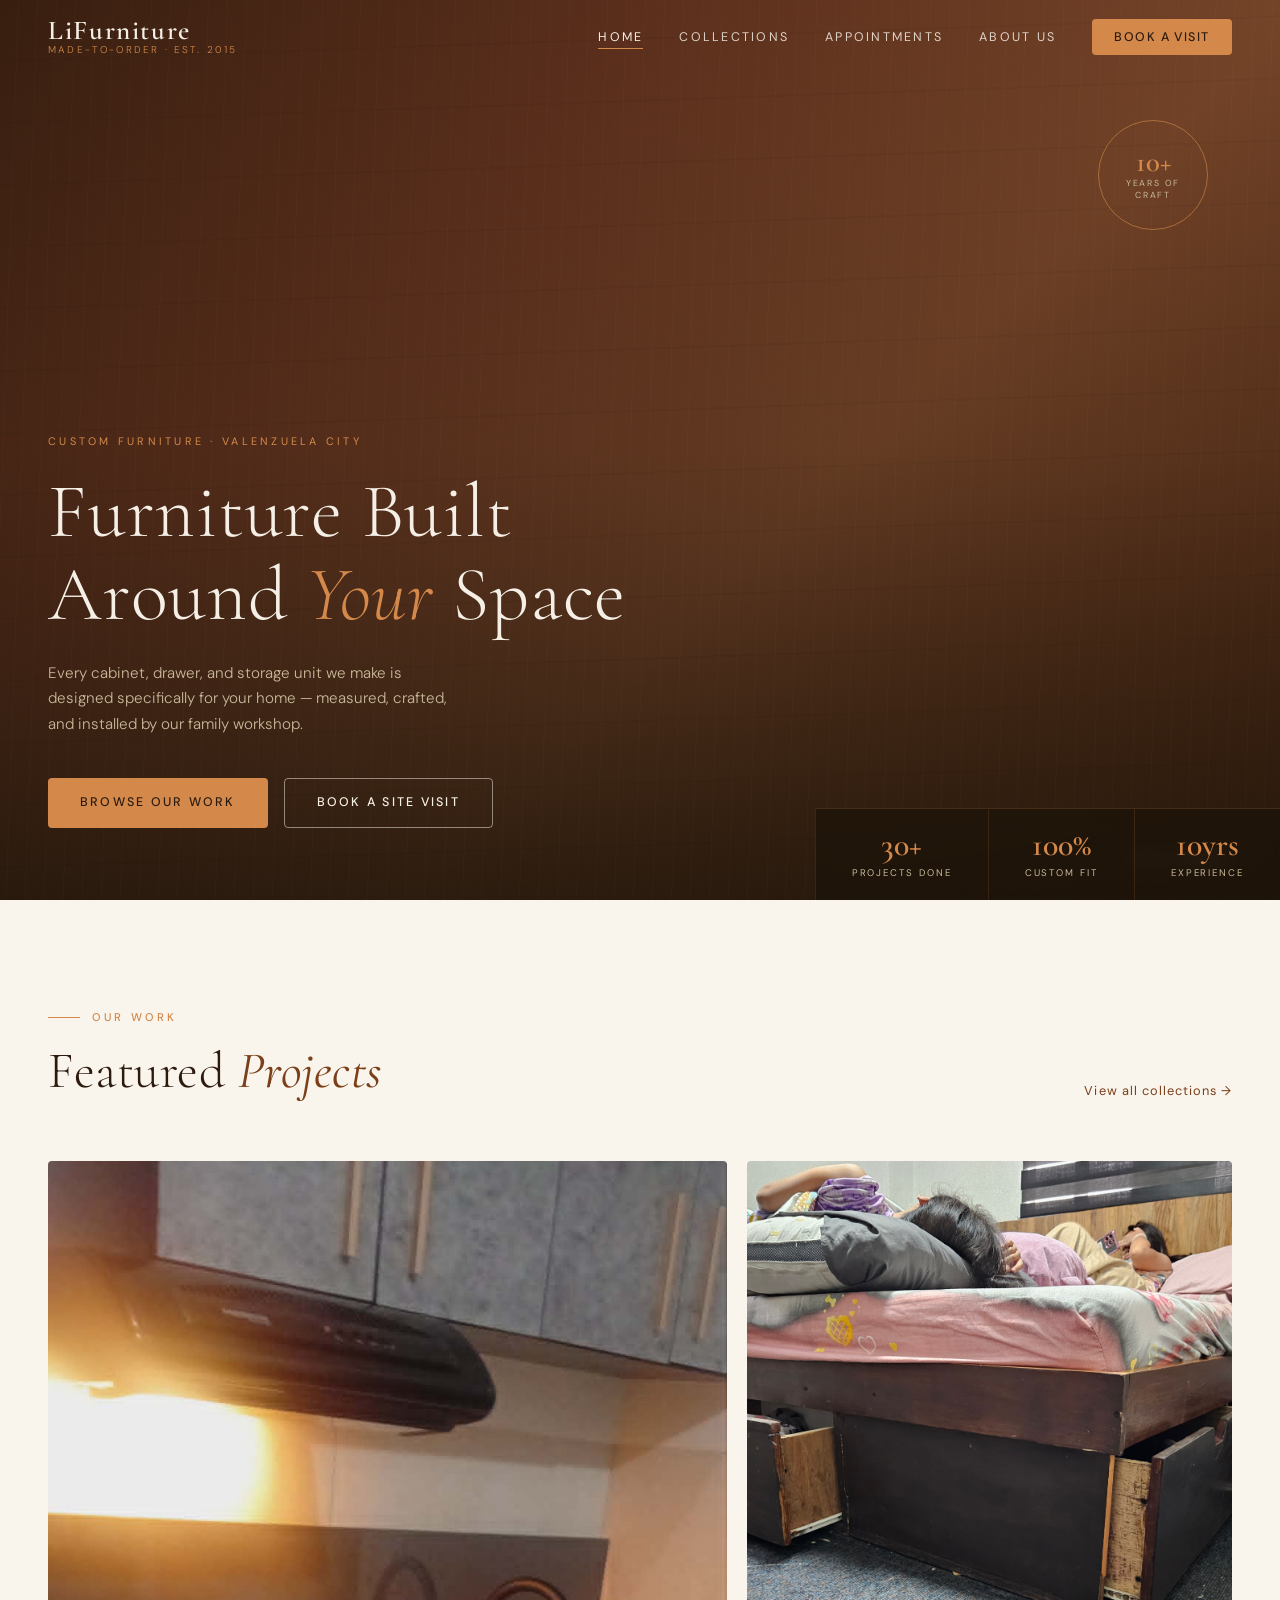
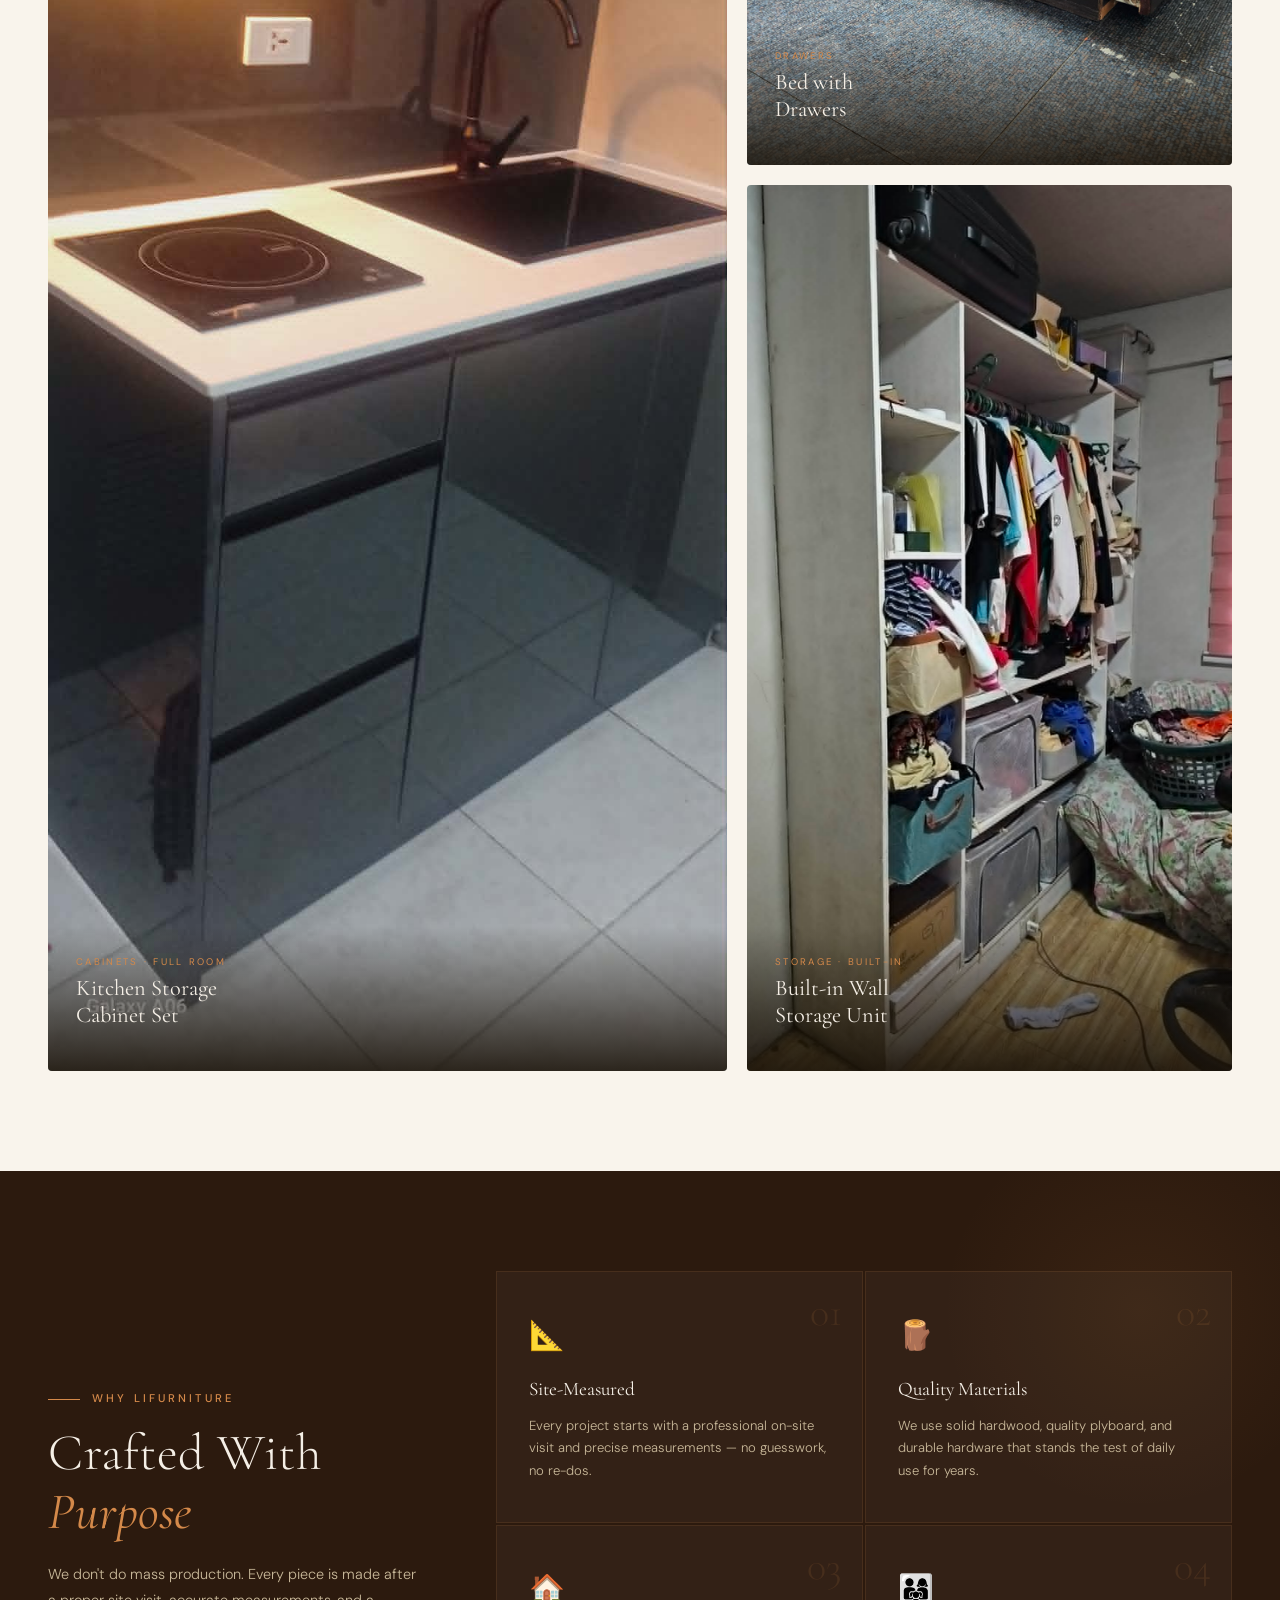
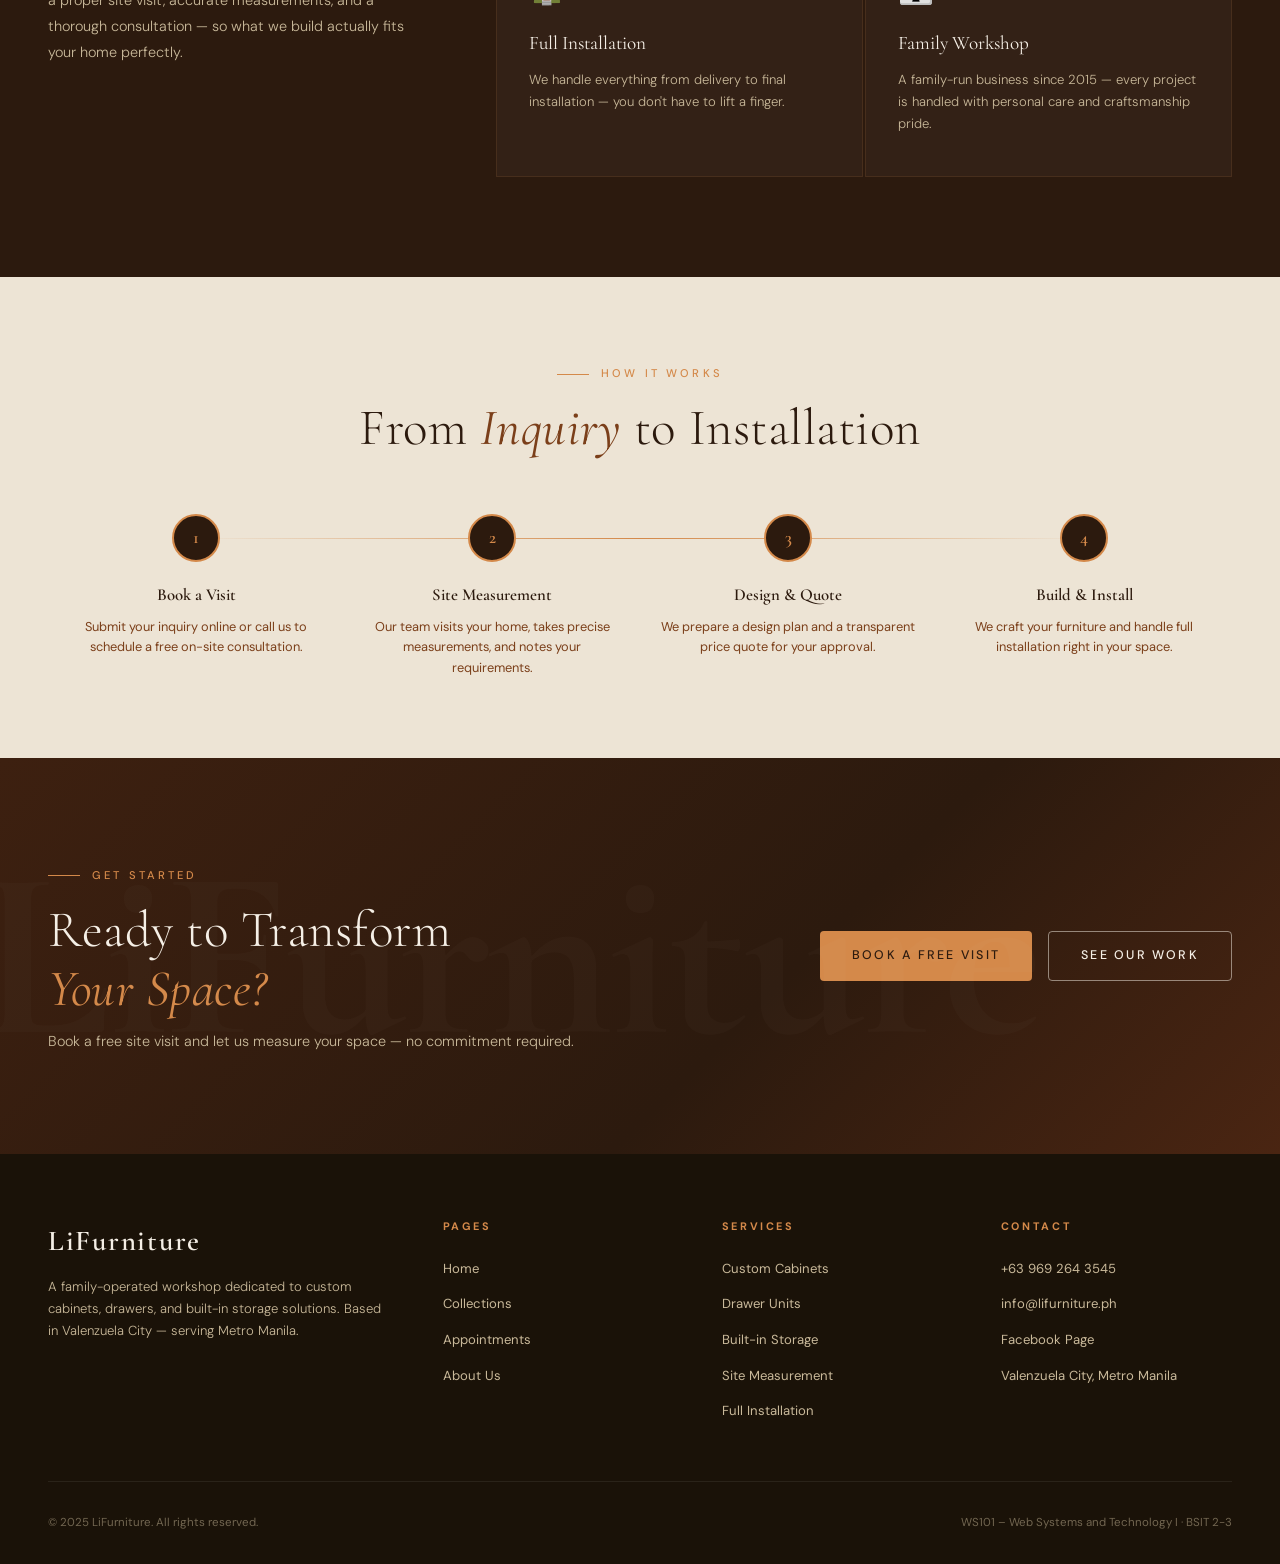
==== commit 7cbbbe04: "Update image paths in project cards" ====
--- a/index.html
+++ b/index.html
@@ -94,7 +94,7 @@
     <div class="projects-grid">
       <!-- Large featured card -->
       <div class="project-card" onclick="window.location='collections.html'">
-        <img src="images\ac0e2aaa-6d4c-47e2-8f01-ba2731baf892.jpg" alt="Kitchen Storage Cabinet Set" height="300px"/>
+        <img src="ac0e2aaa-6d4c-47e2-8f01-ba2731baf892.jpg" alt="Kitchen Storage Cabinet Set" height="300px"/>
         <div class="card-overlay">
           <p class="card-tag">Cabinets · Full Room</p>
           <h3 class="card-title">Kitchen Storage<br>Cabinet Set</h3>
@@ -104,7 +104,7 @@
 
       <!-- Smaller cards -->
       <div class="project-card" onclick="window.location='collections.html'">
-        <img src="images\20260515_171329.jpg" alt="Wardrobe Cabinet" />
+        <img src="20260515_171329.jpg" alt="Wardrobe Cabinet" />
         <div class="card-overlay">
           <p class="card-tag">Drawers</p>
           <h3 class="card-title">Bed with<br>Drawers</h3>
@@ -113,7 +113,7 @@
       </div>
 
       <div class="project-card" onclick="window.location='collections.html'">
-        <img src="images\70354f5c-8db7-4c45-8dd9-b9d88ff8075f.jpg" alt=" Cabinet" />
+        <img src="70354f5c-8db7-4c45-8dd9-b9d88ff8075f.jpg" alt=" Cabinet" />
         <div class="card-overlay">
           <p class="card-tag">Storage · Built-in</p>
           <h3 class="card-title">Built-in Wall<br>Storage Unit</h3>
